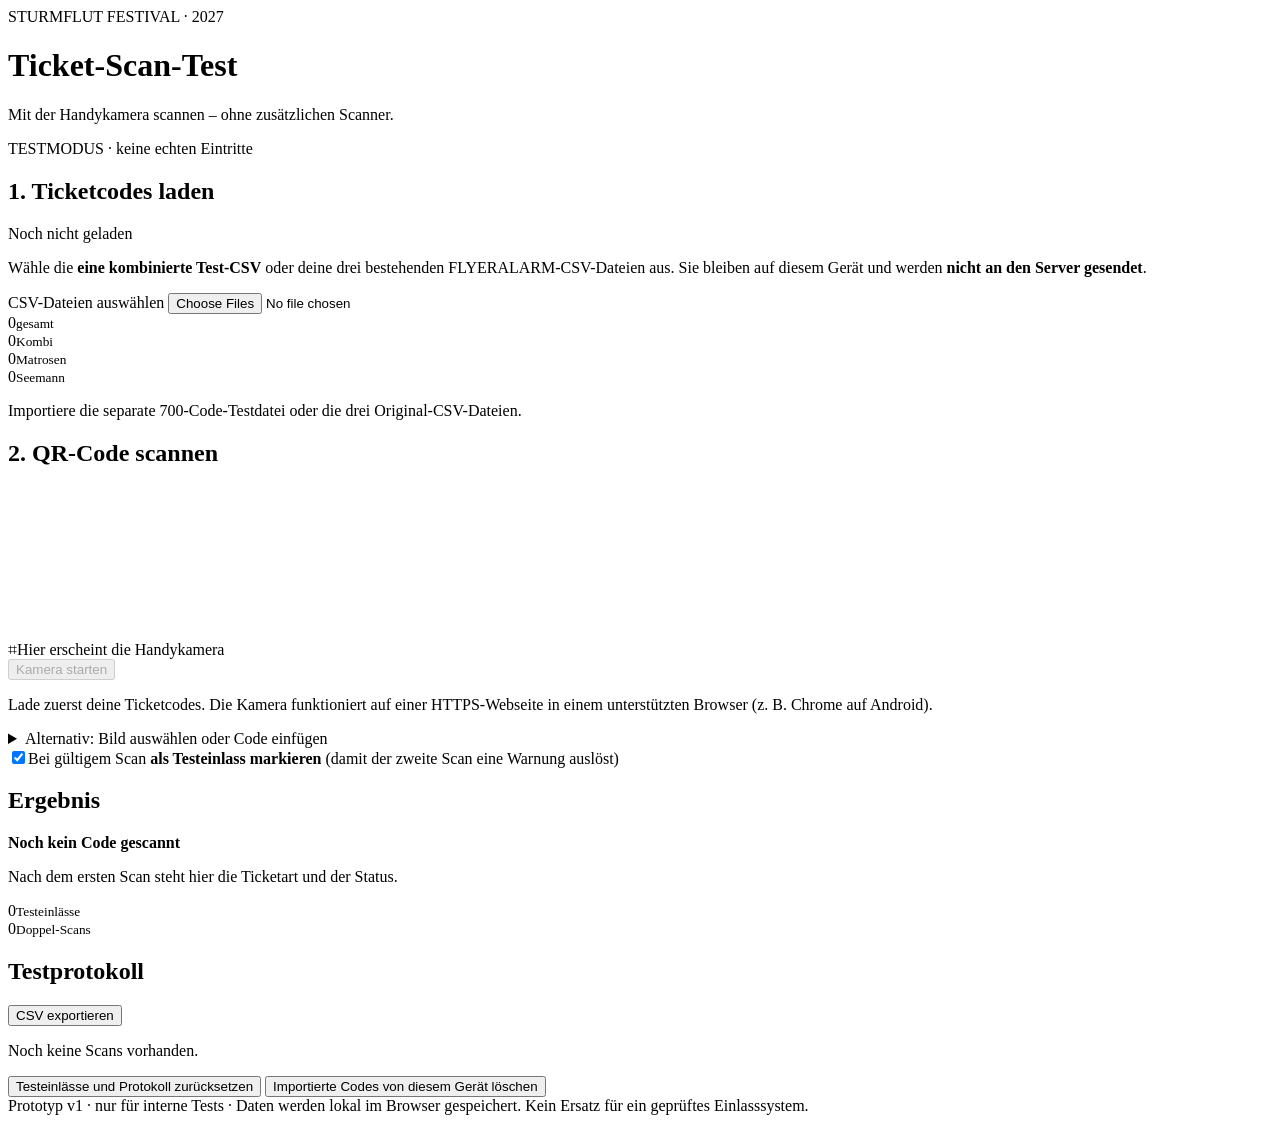
==== index.html @ c4b3e8a8 "Add index.html for SFO 2027 private ticket scanner demo" ====
<!doctype html>
<html lang="de">
<head>
  <meta charset="utf-8">
  <meta name="viewport" content="width=device-width, initial-scale=1, viewport-fit=cover">
  <meta name="theme-color" content="#102a30">
  <meta name="description" content="Sturmflut 2027: privater QR-Code-Einlasstest mit Handykamera und lokal importierten CSV-Dateien.">
  <title>Sturmflut 2027 – Ticket-Scan-Test</title>
  <link rel="stylesheet" href="style.css">
  <script src="app.js" defer></script>
</head>
<body>
  <main class="app">
    <header class="heading">
      <div class="kicker">STURMFLUT FESTIVAL · 2027</div>
      <h1>Ticket-Scan-Test</h1>
      <p class="lede">Mit der Handykamera scannen – ohne zusätzlichen Scanner.</p>
      <div class="test-badge">TESTMODUS · keine echten Eintritte</div>
    </header>

    <section class="panel" aria-labelledby="listHeading">
      <div class="sectiontop"><h2 id="listHeading">1. Ticketcodes laden</h2><span class="pill" id="importStatus">Noch nicht geladen</span></div>
      <p>Wähle die <strong>eine kombinierte Test-CSV</strong> oder deine drei bestehenden FLYERALARM-CSV-Dateien aus. Sie bleiben auf diesem Gerät und werden <strong>nicht an den Server gesendet</strong>.</p>
      <label class="filebutton" for="csvFiles">CSV-Dateien auswählen</label>
      <input id="csvFiles" type="file" accept=".csv,text/csv" multiple>
      <div class="stats" aria-label="Geladene Tickets">
        <div><span id="countAll">0</span><small>gesamt</small></div>
        <div><span id="countK">0</span><small>Kombi</small></div>
        <div><span id="countM">0</span><small>Matrosen</small></div>
        <div><span id="countS">0</span><small>Seemann</small></div>
      </div>
      <p id="importNote" class="note" role="status">Importiere die separate 700-Code-Testdatei oder die drei Original-CSV-Dateien.</p>
    </section>

    <section class="panel" aria-labelledby="cameraHeading">
      <div class="sectiontop"><h2 id="cameraHeading">2. QR-Code scannen</h2></div>
      <div class="camera-frame" id="cameraFrame">
        <video id="preview" muted playsinline autoplay></video>
        <div class="camera-empty" id="cameraEmpty"><span class="camera-symbol">⌗</span><span>Hier erscheint die Handykamera</span></div>
        <div class="target" aria-hidden="true"></div>
      </div>
      <button id="cameraBtn" class="primary" type="button" disabled>Kamera starten</button>
      <p class="note" id="cameraNote" role="status">Lade zuerst deine Ticketcodes. Die Kamera funktioniert auf einer HTTPS-Webseite in einem unterstützten Browser (z. B. Chrome auf Android).</p>
      <details class="alternatives"><summary>Alternativ: Bild auswählen oder Code einfügen</summary>
        <label for="photo">QR-Code als Foto prüfen</label>
        <input type="file" id="photo" accept="image/*" capture="environment" aria-label="QR-Code fotografieren oder Bild auswählen">
        <label for="manualCode">Oder die vollständige Ticket-URL einfügen</label>
        <div class="manual-row"><input id="manualCode" type="text" inputmode="url" spellcheck="false" placeholder="https://sturmflutfestival.de/info/?t=…"><button type="button" id="manualBtn">Prüfen</button></div>
      </details>
      <label class="toggle"><input type="checkbox" id="markUsed" checked><span>Bei gültigem Scan <strong>als Testeinlass markieren</strong> (damit der zweite Scan eine Warnung auslöst)</span></label>
    </section>

    <section class="panel results-panel" aria-labelledby="resultHeading">
      <h2 id="resultHeading">Ergebnis</h2>
      <div id="result" class="result idle" role="status" aria-live="polite">
        <strong>Noch kein Code gescannt</strong><p>Nach dem ersten Scan steht hier die Ticketart und der Status.</p>
      </div>
      <div class="stats two">
        <div><span id="usedCount">0</span><small>Testeinlässe</small></div>
        <div><span id="duplicateCount">0</span><small>Doppel-Scans</small></div>
      </div>
    </section>

    <section class="panel" aria-labelledby="historyHeading">
      <div class="sectiontop"><h2 id="historyHeading">Testprotokoll</h2><button id="exportBtn" class="secondary" type="button">CSV exportieren</button></div>
      <div id="history" class="history"><p class="note">Noch keine Scans vorhanden.</p></div>
      <button type="button" class="textbutton" id="resetBtn">Testeinlässe und Protokoll zurücksetzen</button>
      <button type="button" class="textbutton dangertext" id="clearBtn">Importierte Codes von diesem Gerät löschen</button>
    </section>

    <footer>Prototyp v1 · nur für interne Tests · Daten werden lokal im Browser gespeichert. Kein Ersatz für ein geprüftes Einlasssystem.</footer>
  </main>
</body>
</html>
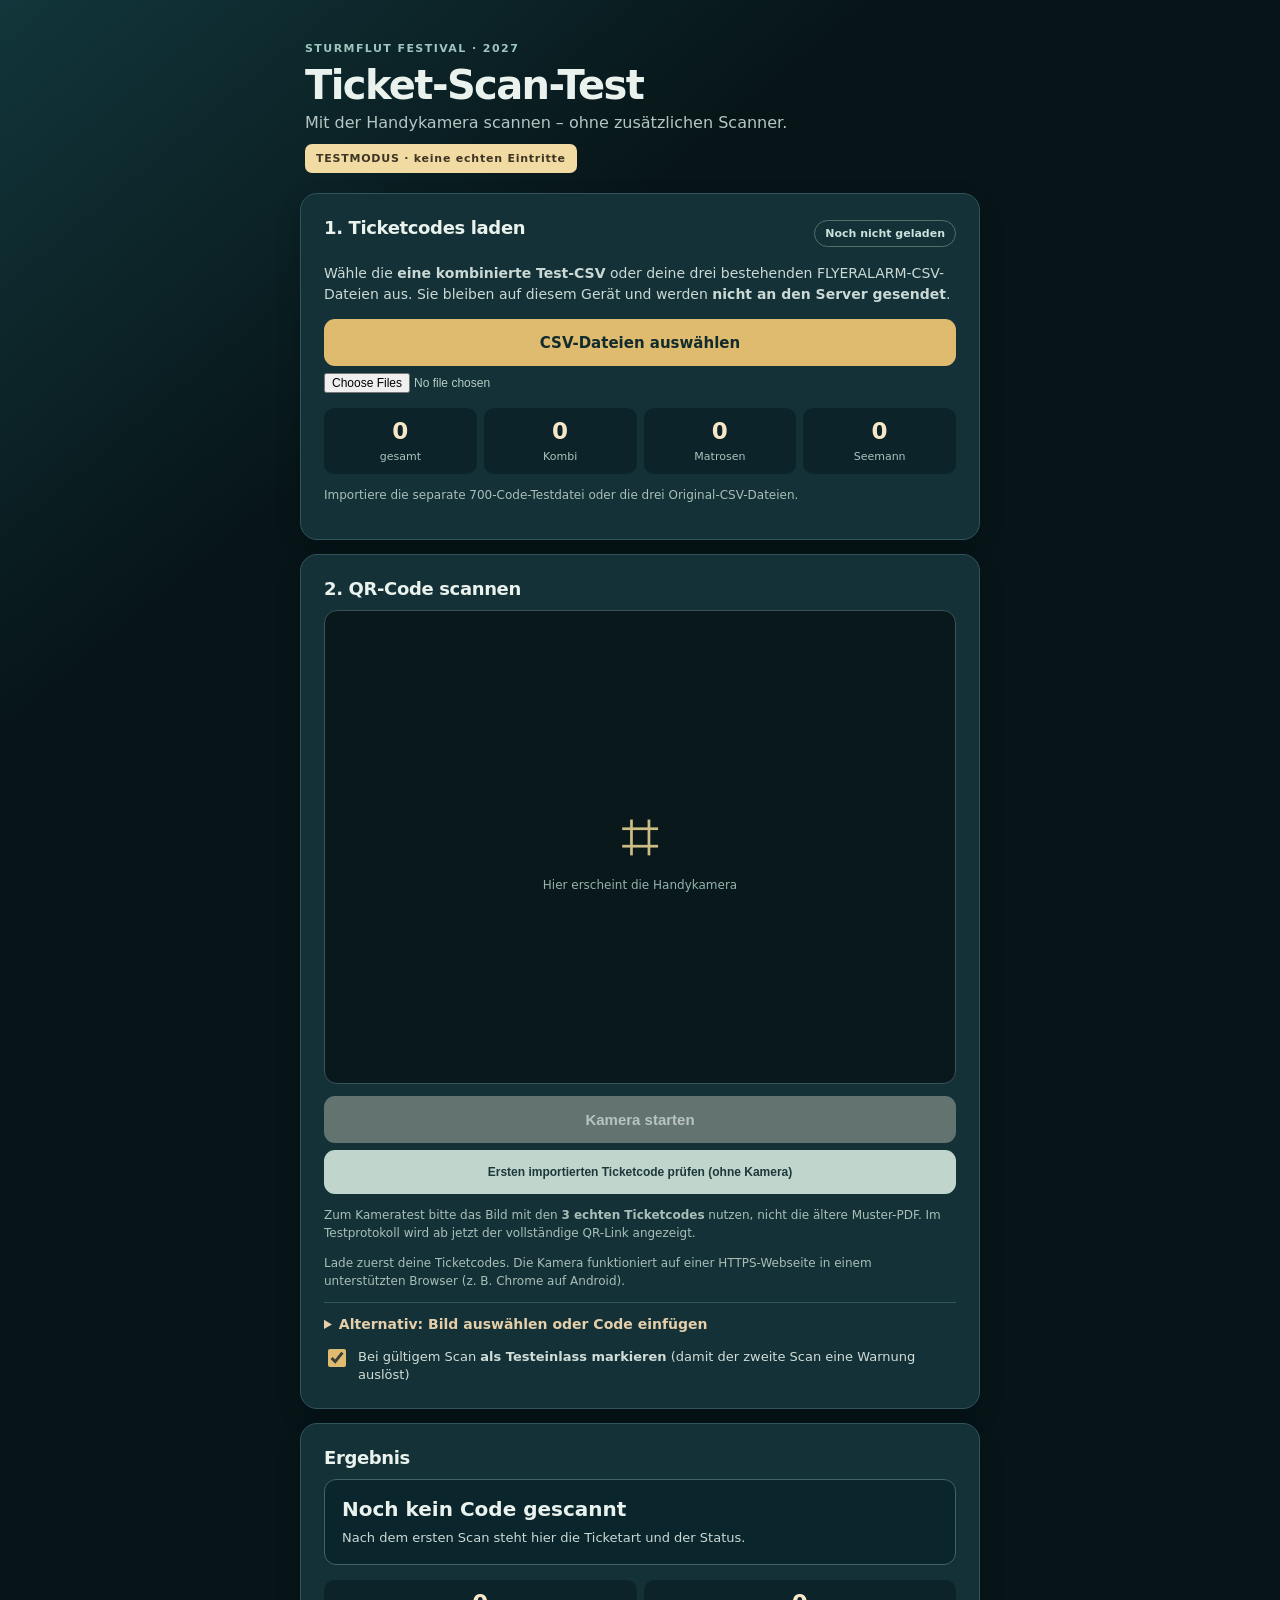
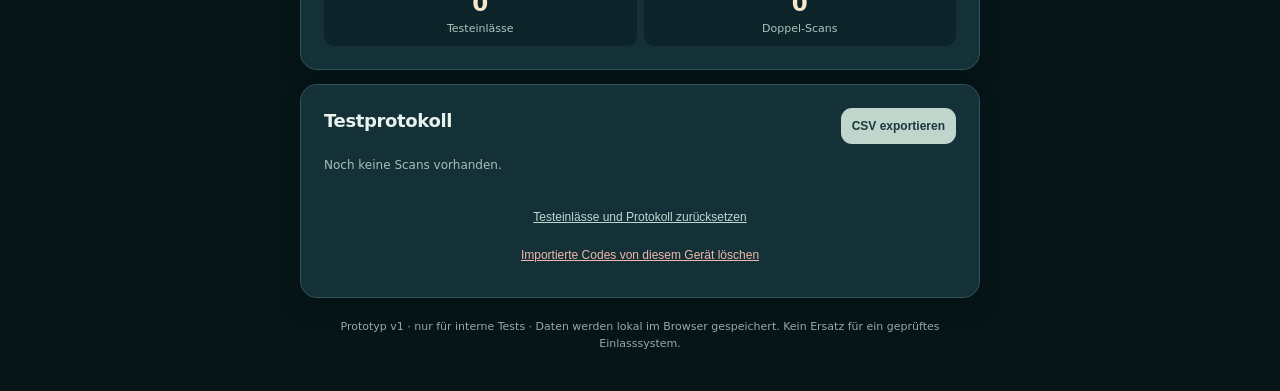
==== commit d45ee907: "Add one-click imported ticket test and scan diagnostics guidance" ====
--- a/index.html
+++ b/index.html
@@ -40,6 +40,8 @@
         <div class="target" aria-hidden="true"></div>
       </div>
       <button id="cameraBtn" class="primary" type="button" disabled>Kamera starten</button>
+      <button id="sampleTestBtn" class="secondary" type="button" disabled style="width:100%;margin-top:7px;min-height:44px;">Ersten importierten Ticketcode prüfen (ohne Kamera)</button>
+      <p class="note">Zum Kameratest bitte das Bild mit den <strong>3 echten Ticketcodes</strong> nutzen, nicht die ältere Muster-PDF. Im Testprotokoll wird ab jetzt der vollständige QR-Link angezeigt.</p>
       <p class="note" id="cameraNote" role="status">Lade zuerst deine Ticketcodes. Die Kamera funktioniert auf einer HTTPS-Webseite in einem unterstützten Browser (z. B. Chrome auf Android).</p>
       <details class="alternatives"><summary>Alternativ: Bild auswählen oder Code einfügen</summary>
         <label for="photo">QR-Code als Foto prüfen</label>
--- a/style.css
+++ b/style.css
@@ -0,0 +1 @@
+:root{font-family:system-ui,-apple-system,Segoe UI,Roboto,Arial,sans-serif;color:#eaf2ed;background:#091a1e;font-synthesis:none}*{box-sizing:border-box}body{margin:0;background:linear-gradient(140deg,#12363b,#071518 560px);min-height:100vh}.app{max-width:720px;padding:22px 16px 40px;margin:auto}.heading{padding:10px 5px 20px}.kicker{color:#9dc6be;font-size:11px;letter-spacing:.13em;font-weight:800}.heading h1{font-size:32px;margin:7px 0 2px;letter-spacing:-.04em}.lede{color:#b5c7c3;margin:5px 0 12px}.test-badge{display:inline-block;font-size:11px;font-weight:800;letter-spacing:.07em;background:#f1dba3;color:#3d3525;border-radius:7px;padding:8px 11px}.panel{background:#143137;border:1px solid #31535a;border-radius:17px;padding:17px;margin-bottom:14px;box-shadow:0 10px 26px #0002}.sectiontop{display:flex;justify-content:space-between;align-items:center;gap:9px}.panel h2{font-size:18px;letter-spacing:-.02em;margin:0 0 11px}.panel p{font-size:14px;line-height:1.5;color:#cbd9d5}.pill{border-radius:20px;border:1px solid #52716a;padding:6px 10px;color:#cbe1dc;font-size:11px;font-weight:700;white-space:nowrap}.filebutton,.primary,.secondary,.manual-row button{display:inline-flex;align-items:center;justify-content:center;cursor:pointer;border:0;border-radius:11px;padding:12px 16px;font-size:15px;font-weight:800;min-height:47px}.filebutton,.primary{background:#dfbb70;color:#122b2c;width:100%}.filebutton:active,.primary:active{filter:brightness(.93)}.primary:disabled{background:#627370;color:#b9c4c1;cursor:not-allowed}#csvFiles{display:block;width:100%;margin:7px 0 0;font-size:12px;color:#b7ccc6}.stats{display:grid;grid-template-columns:repeat(4,1fr);gap:7px;margin-top:15px}.stats.two{grid-template-columns:repeat(2,1fr)}.stats>div{padding:11px 4px;border-radius:10px;background:#0c2429;text-align:center}.stats span{display:block;font-size:23px;font-weight:800;color:#f6e8c7;line-height:1.1}.stats small{display:block;color:#acc4bd;font-size:11px;margin-top:6px}.note{font-size:12px!important;color:#a9beb7!important}.camera-frame{position:relative;background:#08181b;border-radius:13px;aspect-ratio:4/3;overflow:hidden;margin-bottom:12px;display:grid;place-items:center;border:1px solid #3a5356}.camera-frame video{width:100%;height:100%;object-fit:cover;display:none}.camera-frame.active video{display:block}.camera-empty{position:absolute;display:flex;align-items:center;flex-direction:column;gap:7px;color:#94b3af;font-size:12px}.camera-frame.active .camera-empty{display:none}.camera-symbol{font-size:68px;line-height:1;color:#ccbd85}.target{display:none;position:absolute;width:57%;aspect-ratio:1;border:3px solid #ebd396;border-radius:17px;box-shadow:0 0 0 200vmax #0000;pointer-events:none}.camera-frame.active .target{display:block}button{touch-action:manipulation}.alternatives{border-top:1px solid #30565a;margin-top:12px;padding-top:13px}.alternatives summary{cursor:pointer;font-size:14px;color:#e4cfaa;font-weight:700}.alternatives label{font-size:12px;display:block;margin:15px 0 6px;color:#c7d6d2}.alternatives input[type=file]{width:100%;color:#cbd9d5}.manual-row{display:flex;gap:7px}.manual-row input{min-width:0;flex:1;background:#092125;border:1px solid #54716e;color:#eff7f3;border-radius:10px;padding:10px;font-size:12px}.manual-row button,.secondary{background:#c0d5cc;color:#1c383c}.secondary{font-size:12px;padding:9px 11px;min-height:36px}.toggle{display:flex;align-items:flex-start;gap:9px;color:#d0ddd7;font-size:13px;line-height:1.4;margin-top:16px}.toggle input{accent-color:#dfbb70;width:18px;height:18px;margin-top:1px;flex-shrink:0}.result{border-radius:12px;border:1px solid #406269;padding:17px;background:#0a252c;word-break:break-word}.result strong{display:block;font-size:20px}.result p{margin:7px 0 0;font-size:13px}.result.ok{background:#12392d;border-color:#61bb8f}.result.duplicate,.result.error{background:#452c20;border-color:#e2a25c}.result.unknown{background:#3b2527;border-color:#c77778}.result.checked{background:#173644;border-color:#85bac9}.result small{color:#afc3bc;font-size:12px;display:block;margin-top:8px}.history{display:grid;gap:7px}.historyrow{background:#0b262c;border-radius:9px;padding:10px 12px;display:flex;justify-content:space-between;gap:12px;font-size:12px}.historyrow div:last-child{text-align:right;color:#bbd2cb;white-space:nowrap}.historyrow strong{display:block;color:#e5f0e9;margin-bottom:3px}.historyrow code{font-size:11px;color:#afc5bd}.textbutton{display:block;width:100%;padding:12px 7px;background:transparent;color:#bcd8d1;border:0;text-decoration:underline;cursor:pointer;font-size:12px;margin-top:12px}.dangertext{color:#f1b7ab;margin-top:0}footer{text-align:center;color:#96aaa4;font-size:11px;line-height:1.5;padding:7px 12px}@media(min-width:650px){.app{padding:32px 20px}.panel{padding:23px}.heading h1{font-size:40px}}@media(prefers-reduced-motion:reduce){*{scroll-behavior:auto}}
